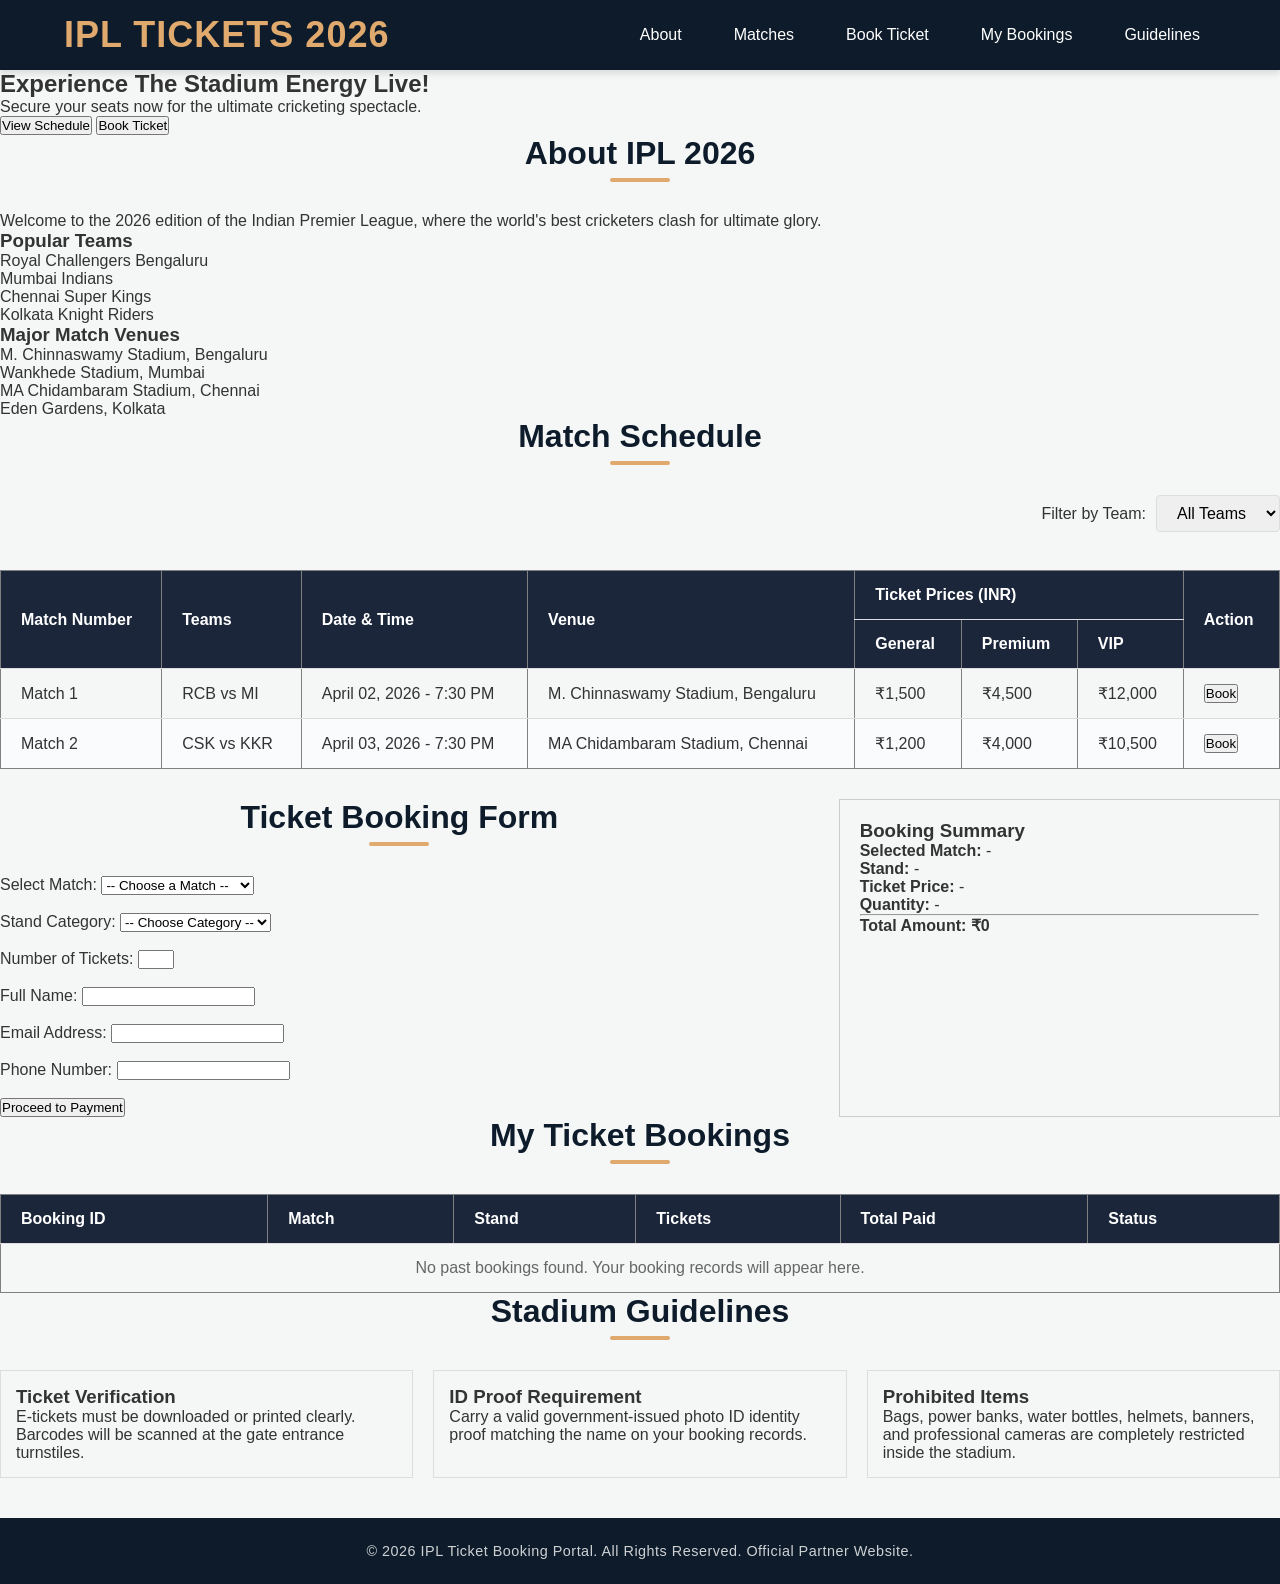
==== index.html @ 0fb63554 "Complete Activity 2: Style IPL booking site with dark blue and gold theme" ====
<!doctype html>
<html lang="en">
  <head>
    <meta charset="UTF-8" />
    <meta name="viewport" content="width=device-width, initial-scale=1.0" />
    <title>IPL 2026 Ticket Booking</title>
    <link rel="stylesheet" href="styles.css" />
  </head>
  <body>
    <header>
      <nav>
        <div class="logo">
          <h2>IPL Tickets 2026</h2>
        </div>
        <ul>
          <li><a href="#about">About</a></li>
          <li><a href="#schedule">Matches</a></li>
          <li><a href="#booking">Book Ticket</a></li>
          <li><a href="#my-bookings">My Bookings</a></li>
          <li><a href="#guidelines">Guidelines</a></li>
        </ul>
      </nav>
    </header>

    <main>
      <section id="hero">
        <h1>Experience The Stadium Energy Live!</h1>
        <p>Secure your seats now for the ultimate cricketing spectacle.</p>
        <div class="hero-buttons">
          <a href="#schedule"><button type="button">View Schedule</button></a>
          <a href="#booking"><button type="button">Book Ticket</button></a>
        </div>
      </section>

      <section id="about">
        <h2>About IPL 2026</h2>
        <p>
          Welcome to the 2026 edition of the Indian Premier League, where the
          world's best cricketers clash for ultimate glory.
        </p>

        <h3>Popular Teams</h3>
        <ul>
          <li>Royal Challengers Bengaluru</li>
          <li>Mumbai Indians</li>
          <li>Chennai Super Kings</li>
          <li>Kolkata Knight Riders</li>
        </ul>

        <h3>Major Match Venues</h3>
        <ul>
          <li>M. Chinnaswamy Stadium, Bengaluru</li>
          <li>Wankhede Stadium, Mumbai</li>
          <li>MA Chidambaram Stadium, Chennai</li>
          <li>Eden Gardens, Kolkata</li>
        </ul>
      </section>

      <section id="schedule">
        <h2>Match Schedule</h2>

        <div class="filter-container">
          <label for="team-filter">Filter by Team:</label>
          <select id="team-filter">
            <option value="all">All Teams</option>
            <option value="rcb">RCB</option>
            <option value="mi">MI</option>
            <option value="csk">CSK</option>
            <option value="kkr">KKR</option>
          </select>
        </div>
        <br />

        <table border="1" cellpadding="10" cellspacing="0">
          <thead>
            <tr>
              <th rowspan="2">Match Number</th>
              <th rowspan="2">Teams</th>
              <th rowspan="2">Date & Time</th>
              <th rowspan="2">Venue</th>
              <th colspan="3">Ticket Prices (INR)</th>
              <th rowspan="2">Action</th>
            </tr>
            <tr>
              <th>General</th>
              <th>Premium</th>
              <th>VIP</th>
            </tr>
          </thead>
          <tbody>
            <tr>
              <td>Match 1</td>
              <td>RCB vs MI</td>
              <td>April 02, 2026 - 7:30 PM</td>
              <td>M. Chinnaswamy Stadium, Bengaluru</td>
              <td>₹1,500</td>
              <td>₹4,500</td>
              <td>₹12,000</td>
              <td>
                <a href="#booking"><button type="button">Book</button></a>
              </td>
            </tr>
            <tr>
              <td>Match 2</td>
              <td>CSK vs KKR</td>
              <td>April 03, 2026 - 7:30 PM</td>
              <td>MA Chidambaram Stadium, Chennai</td>
              <td>₹1,200</td>
              <td>₹4,000</td>
              <td>₹10,500</td>
              <td>
                <a href="#booking"><button type="button">Book</button></a>
              </td>
            </tr>
          </tbody>
        </table>
      </section>

      <div style="display: flex; gap: 40px; margin-top: 30px">
        <section id="booking" style="flex: 2">
          <h2>Ticket Booking Form</h2>
          <form action="#" method="POST">
            <div>
              <label for="match-select">Select Match:</label>
              <select id="match-select" required>
                <option value="">-- Choose a Match --</option>
                <option value="match1">Match 1: RCB vs MI</option>
                <option value="match2">Match 2: CSK vs KKR</option>
              </select>
            </div>
            <br />
            <div>
              <label for="stand-category">Stand Category:</label>
              <select id="stand-category" required>
                <option value="">-- Choose Category --</option>
                <option value="general">General</option>
                <option value="premium">Premium</option>
                <option value="vip">VIP</option>
              </select>
            </div>
            <br />
            <div>
              <label for="ticket-quantity">Number of Tickets:</label>
              <input
                type="number"
                id="ticket-quantity"
                min="1"
                max="4"
                required
              />
            </div>
            <br />
            <div>
              <label for="user-name">Full Name:</label>
              <input type="text" id="user-name" required />
            </div>
            <br />
            <div>
              <label for="user-email">Email Address:</label>
              <input type="email" id="user-email" required />
            </div>
            <br />
            <div>
              <label for="user-phone">Phone Number:</label>
              <input type="tel" id="user-phone" required />
            </div>
            <br />
            <button type="submit">Proceed to Payment</button>
          </form>
        </section>

        <aside
          id="booking-summary"
          style="flex: 1; border: 1px solid #ccc; padding: 20px"
        >
          <h3>Booking Summary</h3>
          <p>
            <strong>Selected Match:</strong> <span id="summary-match">-</span>
          </p>
          <p><strong>Stand:</strong> <span id="summary-stand">-</span></p>
          <p>
            <strong>Ticket Price:</strong> <span id="summary-price">-</span>
          </p>
          <p><strong>Quantity:</strong> <span id="summary-quantity">-</span></p>
          <hr />
          <h4>Total Amount: <span id="summary-total">₹0</span></h4>
        </aside>
      </div>

      <section id="my-bookings">
        <h2>My Ticket Bookings</h2>
        <table border="1" cellpadding="10" cellspacing="0" width="100%">
          <thead>
            <tr>
              <th>Booking ID</th>
              <th>Match</th>
              <th>Stand</th>
              <th>Tickets</th>
              <th>Total Paid</th>
              <th>Status</th>
            </tr>
          </thead>
          <tbody>
            <tr>
              <td colspan="6" align="center" style="color: #666">
                No past bookings found. Your booking records will appear here.
              </td>
            </tr>
          </tbody>
        </table>
      </section>

      <section id="guidelines">
        <h2>Stadium Guidelines</h2>
        <div class="guidelines-container" style="display: flex; gap: 20px">
          <div
            class="card"
            style="border: 1px solid #ddd; padding: 15px; flex: 1"
          >
            <h3>Ticket Verification</h3>
            <p>
              E-tickets must be downloaded or printed clearly. Barcodes will be
              scanned at the gate entrance turnstiles.
            </p>
          </div>
          <div
            class="card"
            style="border: 1px solid #ddd; padding: 15px; flex: 1"
          >
            <h3>ID Proof Requirement</h3>
            <p>
              Carry a valid government-issued photo ID identity proof matching
              the name on your booking records.
            </p>
          </div>
          <div
            class="card"
            style="border: 1px solid #ddd; padding: 15px; flex: 1"
          >
            <h3>Prohibited Items</h3>
            <p>
              Bags, power banks, water bottles, helmets, banners, and
              professional cameras are completely restricted inside the stadium.
            </p>
          </div>
        </div>
      </section>
    </main>

    <footer>
      <p>
        &copy; 2026 IPL Ticket Booking Portal. All Rights Reserved. Official
        Partner Website.
      </p>
    </footer>
  </body>
</html>
---- styles.css ----
:root {
    --primary-color: #0d1b2a;
    --secondary-color: #1b263b;
    --accent-color: #e0a96d;
    --accent-hover: #d49a5b;
    --text-light: #ffffff;
    --text-dark: #333333;
    --bg-light: #f4f7f6;
    --card-bg: #ffffff;
    --border-color: #dddddd;
    --shadow: 0 4px 6px rgba(0, 0, 0, 0.1);
    --transition: all 0.3s ease;
}

* {
    margin: 0;
    padding: 0;
    box-sizing: border-box;
    font-family: 'Segoe UI', Tahoma, Geneva, Verdana, sans-serif;
    scroll-behavior: smooth;
}

body {
    background-color: var(--bg-light);
    color: var(--text-dark);
    padding-top: 70px; 
}

nav {
    position: fixed;
    top: 0;
    left: 0;
    width: 100%;
    height: 70px;
    background-color: var(--primary-color);
    display: flex;
    justify-content: space-between;
    align-items: center;
    padding: 0 5%;
    z-index: 1000;
    box-shadow: var(--shadow);
}

nav .logo {
    color: var(--accent-color);
    font-size: 1.5rem;
    font-weight: bold;
    text-transform: uppercase;
    letter-spacing: 1px;
}

nav ul {
    display: flex;
    list-style: none;
}

nav ul li {
    margin-left: 20px;
}

nav ul li a {
    color: var(--text-light);
    text-decoration: none;
    font-size: 1rem;
    font-weight: 500;
    padding: 8px 16px;
    border-radius: 4px;
    transition: var(--transition);
}

nav ul li a:hover {
    background-color: var(--accent-color);
    color: var(--primary-color);
}

.hero {
    background: linear-gradient(135deg, var(--primary-color) 0%, var(--secondary-color) 100%);
    color: var(--text-light);
    height: 60vh;
    display: flex;
    flex-direction: column;
    justify-content: center;
    align-items: center;
    text-align: center;
    padding: 0 20px;
}

.hero h1 {
    font-size: 3rem;
    margin-bottom: 15px;
    letter-spacing: 1px;
}

.hero p {
    font-size: 1.25rem;
    color: var(--accent-color);
    margin-bottom: 30px;
    font-weight: 300;
}

.hero-btns .btn {
    display: inline-block;
    padding: 12px 30px;
    font-size: 1rem;
    font-weight: 600;
    text-decoration: none;
    border-radius: 25px;
    margin: 0 10px;
    transition: var(--transition);
    cursor: pointer;
}

.hero-btns .btn-primary {
    background-color: var(--accent-color);
    color: var(--primary-color);
    border: 2px solid var(--accent-color);
}

.hero-btns .btn-primary:hover {
    background-color: var(--accent-hover);
    border-color: var(--accent-hover);
}

.hero-btns .btn-secondary {
    background-color: transparent;
    color: var(--text-light);
    border: 2px solid var(--text-light);
}

.hero-btns .btn-secondary:hover {
    background-color: var(--text-light);
    color: var(--primary-color);
}

.container {
    max-width: 1200px;
    margin: 0 auto;
    padding: 60px 20px;
}

section h2 {
    font-size: 2rem;
    color: var(--primary-color);
    margin-bottom: 30px;
    text-align: center;
    position: relative;
    padding-bottom: 10px;
}

section h2::after {
    content: '';
    position: absolute;
    bottom: 0;
    left: 50%;
    transform: translateX(-50%);
    width: 60px;
    height: 4px;
    background-color: var(--accent-color);
    border-radius: 2px;
}

.about-lists {
    display: grid;
    grid-template-columns: 1fr 1fr;
    gap: 30px;
    margin-top: 20px;
}

.about-card {
    background-color: var(--card-bg);
    padding: 30px;
    border-radius: 8px;
    box-shadow: var(--shadow);
}

.about-card h3 {
    color: var(--secondary-color);
    margin-bottom: 15px;
    border-bottom: 2px solid var(--bg-light);
    padding-bottom: 8px;
}

.about-card ul {
    list-style-position: inside;
    line-height: 1.8;
}

.filter-container {
    margin-bottom: 20px;
    display: flex;
    justify-content: flex-end;
    align-items: center;
    gap: 10px;
}

.filter-container select {
    padding: 8px 16px;
    border-radius: 4px;
    border: 1px solid var(--border-color);
    font-size: 1rem;
    outline: none;
}

.table-wrapper {
    overflow-x: auto;
    background-color: var(--card-bg);
    border-radius: 8px;
    box-shadow: var(--shadow);
}

table {
    width: 100%;
    border-collapse: collapse;
    text-align: left;
}

th, td {
    padding: 15px 20px;
    border-bottom: 1px solid var(--border-color);
}

th {
    background-color: var(--secondary-color);
    color: var(--text-light);
    font-weight: 600;
}

tr:last-child td {
    border-bottom: none;
}

tr:nth-child(even) {
    background-color: #f9fbfd;
}

.btn-book {
    background-color: var(--primary-color);
    color: var(--text-light);
    border: none;
    padding: 8px 16px;
    border-radius: 4px;
    cursor: pointer;
    font-weight: 500;
    text-decoration: none;
    display: inline-block;
    transition: var(--transition);
}

.btn-book:hover {
    background-color: var(--accent-color);
    color: var(--primary-color);
}

.booking-container {
    display: grid;
    grid-template-columns: 1.5fr 1fr;
    gap: 30px;
    align-items: start;
}

.booking-form-card, .summary-card {
    background-color: var(--card-bg);
    padding: 30px;
    border-radius: 8px;
    box-shadow: var(--shadow);
}

.form-group {
    margin-bottom: 20px;
}

.form-group label {
    display: block;
    margin-bottom: 8px;
    font-weight: 500;
    color: var(--secondary-color);
}

.form-group input, .form-group select {
    width: 100%;
    padding: 12px;
    border: 1px solid var(--border-color);
    border-radius: 4px;
    font-size: 1rem;
    outline: none;
    transition: var(--transition);
}

.form-group input:focus, .form-group select:focus {
    border-color: var(--secondary-color);
    box-shadow: 0 0 0 3px rgba(27, 38, 59, 0.1);
}

.btn-submit {
    width: 100%;
    background-color: var(--accent-color);
    color: var(--primary-color);
    border: none;
    padding: 14px;
    font-size: 1.1rem;
    font-weight: 600;
    border-radius: 4px;
    cursor: pointer;
    transition: var(--transition);
}

.btn-submit:hover {
    background-color: var(--accent-hover);
}

.summary-card h3 {
    margin-bottom: 20px;
    color: var(--primary-color);
    border-bottom: 2px solid var(--bg-light);
    padding-bottom: 10px;
}

.summary-details p {
    display: flex;
    justify-content: space-between;
    margin-bottom: 12px;
    font-size: 1rem;
}

.summary-details .total {
    border-top: 2px dashed var(--border-color);
    padding-top: 15px;
    margin-top: 15px;
    font-weight: bold;
    font-size: 1.2rem;
    color: var(--primary-color);
}

.guidelines-grid {
    display: grid;
    grid-template-columns: repeat(auto-fit, minmax(300px, 1fr));
    gap: 25px;
}

.info-card {
    background-color: var(--card-bg);
    padding: 25px;
    border-radius: 8px;
    box-shadow: var(--shadow);
    border-top: 4px solid var(--accent-color);
}

.info-card h3 {
    color: var(--secondary-color);
    margin-bottom: 12px;
}

.info-card ul {
    list-style-position: inside;
    line-height: 1.6;
}

footer {
    background-color: var(--primary-color);
    color: var(--text-light);
    text-align: center;
    padding: 25px 20px;
    margin-top: 40px;
    font-size: 0.9rem;
    letter-spacing: 0.5px;
}

footer p {
    opacity: 0.8;
}
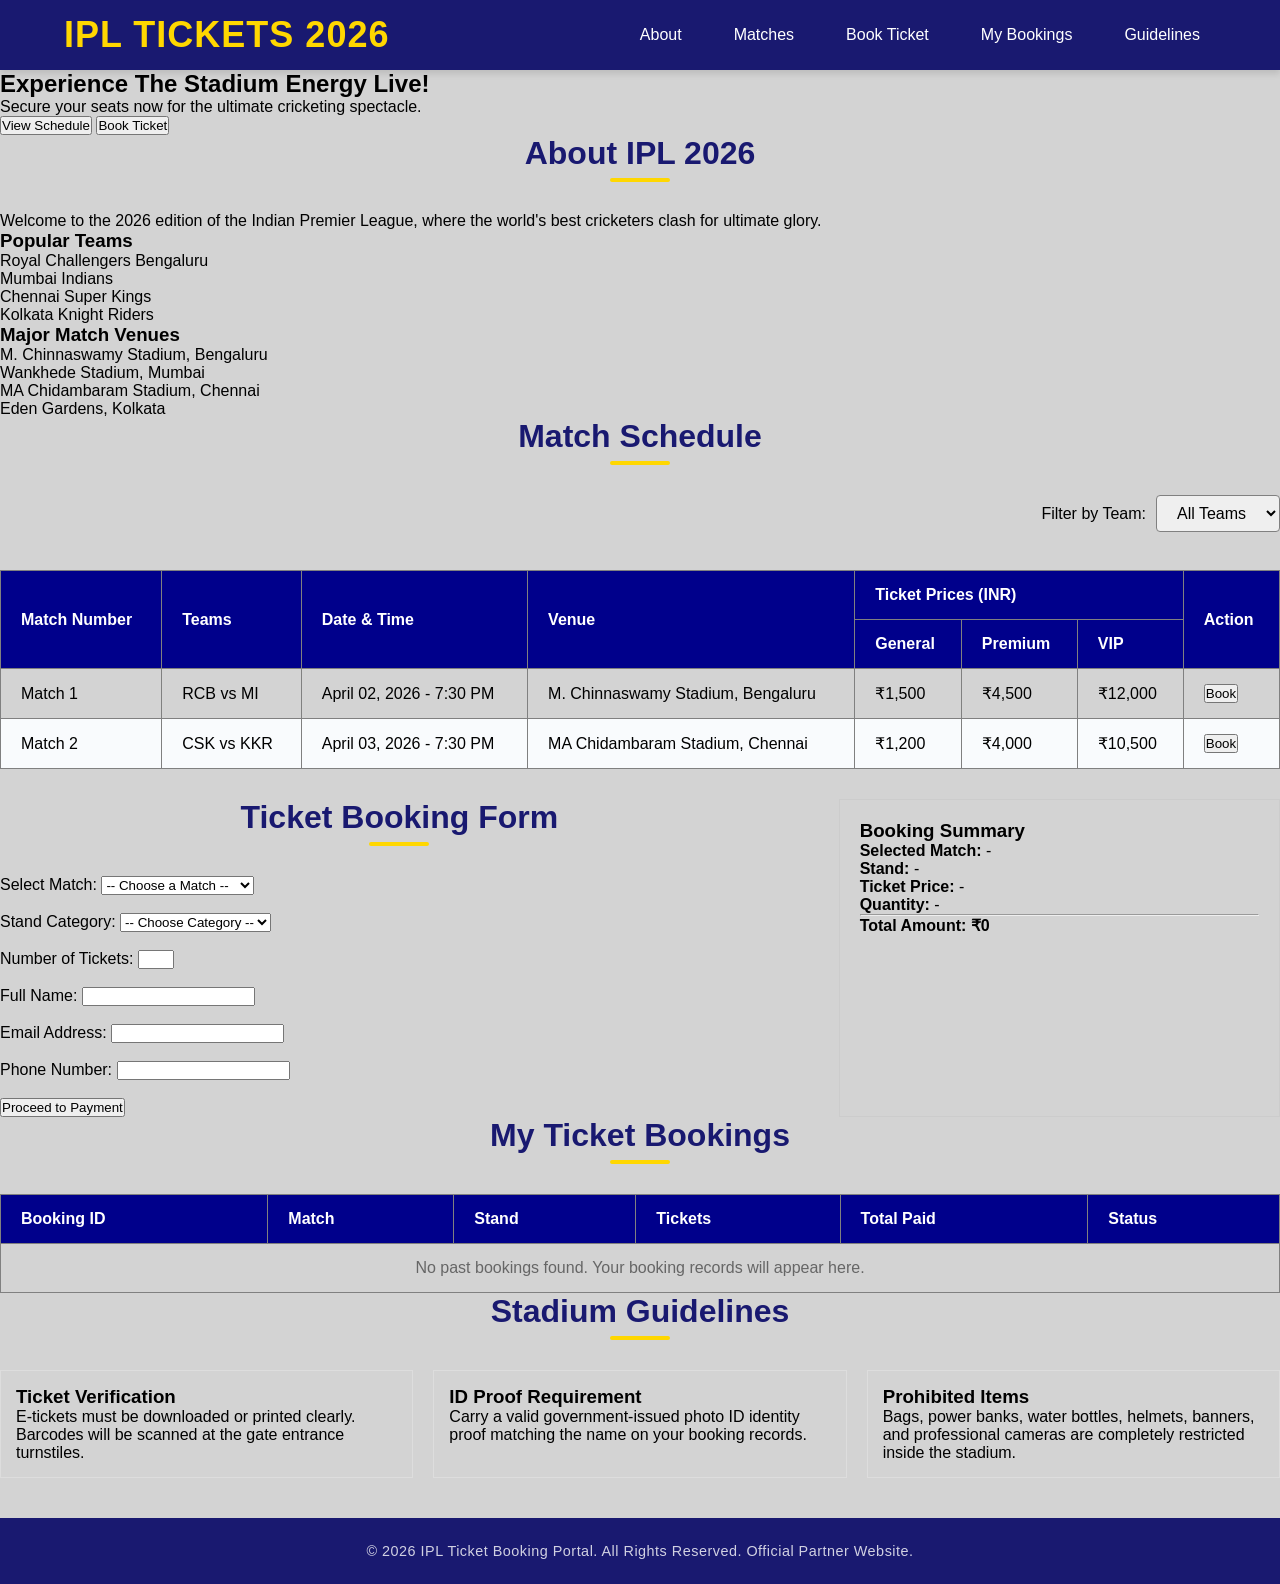
==== commit 702c2366: "Completed Activity 3" ====
--- a/index.html
+++ b/index.html
@@ -15,7 +15,7 @@
         <ul>
           <li><a href="#about">About</a></li>
           <li><a href="#schedule">Matches</a></li>
-          <li><a href="#booking">Book Ticket</a></li>
+          <li><a href="booking.html">Book Ticket</a></li>
           <li><a href="#my-bookings">My Bookings</a></li>
           <li><a href="#guidelines">Guidelines</a></li>
         </ul>
@@ -28,7 +28,7 @@
         <p>Secure your seats now for the ultimate cricketing spectacle.</p>
         <div class="hero-buttons">
           <a href="#schedule"><button type="button">View Schedule</button></a>
-          <a href="#booking"><button type="button">Book Ticket</button></a>
+          <a href="booking.html"><button type="button">Book Ticket</button></a>
         </div>
       </section>
 
@@ -97,7 +97,7 @@
               <td>₹4,500</td>
               <td>₹12,000</td>
               <td>
-                <a href="#booking"><button type="button">Book</button></a>
+                <a href="booking.html"><button type="button">Book</button></a>
               </td>
             </tr>
             <tr>
@@ -109,7 +109,7 @@
               <td>₹4,000</td>
               <td>₹10,500</td>
               <td>
-                <a href="#booking"><button type="button">Book</button></a>
+                <a href="booking.html"><button type="button">Book</button></a>
               </td>
             </tr>
           </tbody>
--- a/styles.css
+++ b/styles.css
@@ -1,16 +1,17 @@
 :root {
-    --primary-color: #0d1b2a;
-    --secondary-color: #1b263b;
-    --accent-color: #e0a96d;
-    --accent-hover: #d49a5b;
-    --text-light: #ffffff;
-    --text-dark: #333333;
-    --bg-light: #f4f7f6;
-    --card-bg: #ffffff;
-    --border-color: #dddddd;
+    --primary-color: midnightblue;
+    --secondary-color: darkblue;
+    --accent-color: gold;
+    --accent-hover: orange;
+    --text-light: white;
+    --text-dark: black;
+    --bg-light: lightgray;
+    --card-bg: white;
+    --border-color: gray;
     --shadow: 0 4px 6px rgba(0, 0, 0, 0.1);
     --transition: all 0.3s ease;
 }
+
 
 * {
     margin: 0;
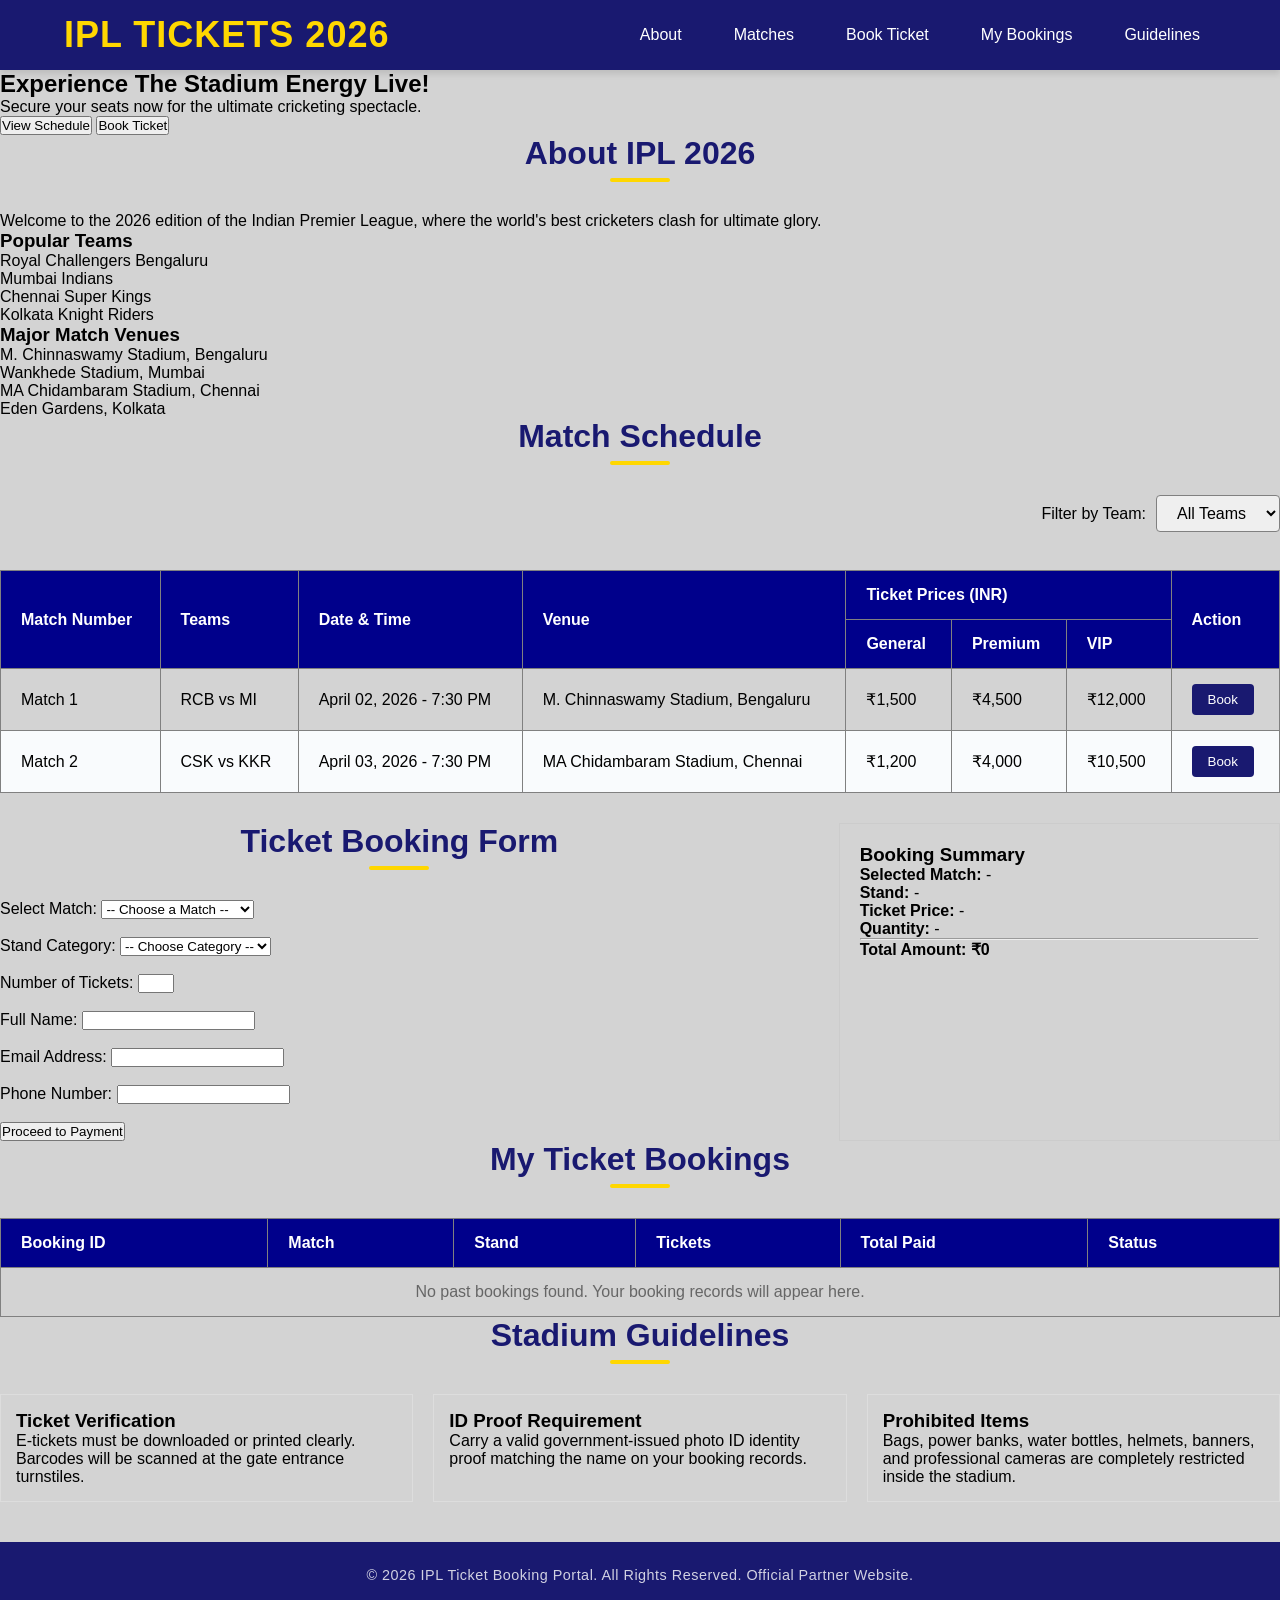
==== commit e0f67d50: "Activity 5: Linked app.js and enabled smooth scroll with toast" ====
--- a/index.html
+++ b/index.html
@@ -97,7 +97,9 @@
               <td>₹4,500</td>
               <td>₹12,000</td>
               <td>
-                <a href="booking.html"><button type="button">Book</button></a>
+                <a href="#booking"
+                  ><button type="button" class="btn-book">Book</button></a
+                >
               </td>
             </tr>
             <tr>
@@ -109,7 +111,9 @@
               <td>₹4,000</td>
               <td>₹10,500</td>
               <td>
-                <a href="booking.html"><button type="button">Book</button></a>
+                <a href="#booking"
+                  ><button type="button" class="btn-book">Book</button></a
+                >
               </td>
             </tr>
           </tbody>
@@ -253,5 +257,7 @@
         Partner Website.
       </p>
     </footer>
+
+    <script src="app.js"></script>
   </body>
 </html>
--- a/styles.css
+++ b/styles.css
@@ -12,7 +12,6 @@
     --transition: all 0.3s ease;
 }
 
-
 * {
     margin: 0;
     padding: 0;
@@ -369,3 +368,30 @@
 footer p {
     opacity: 0.8;
 }
+
+/* Toast Notification Styling */
+#toast-notification {
+    visibility: hidden;
+    min-width: 280px;
+    background-color: var(--primary-color);
+    color: var(--text-light);
+    border-left: 5px solid var(--accent-color);
+    text-align: left;
+    border-radius: 6px;
+    padding: 14px 18px;
+    position: fixed;
+    z-index: 1000;
+    right: 25px;
+    bottom: 25px;
+    font-size: 1rem;
+    box-shadow: var(--shadow);
+    opacity: 0;
+    transform: translateY(20px);
+    transition: var(--transition);
+}
+
+#toast-notification.show {
+    visibility: visible;
+    opacity: 1;
+    transform: translateY(0);
+}
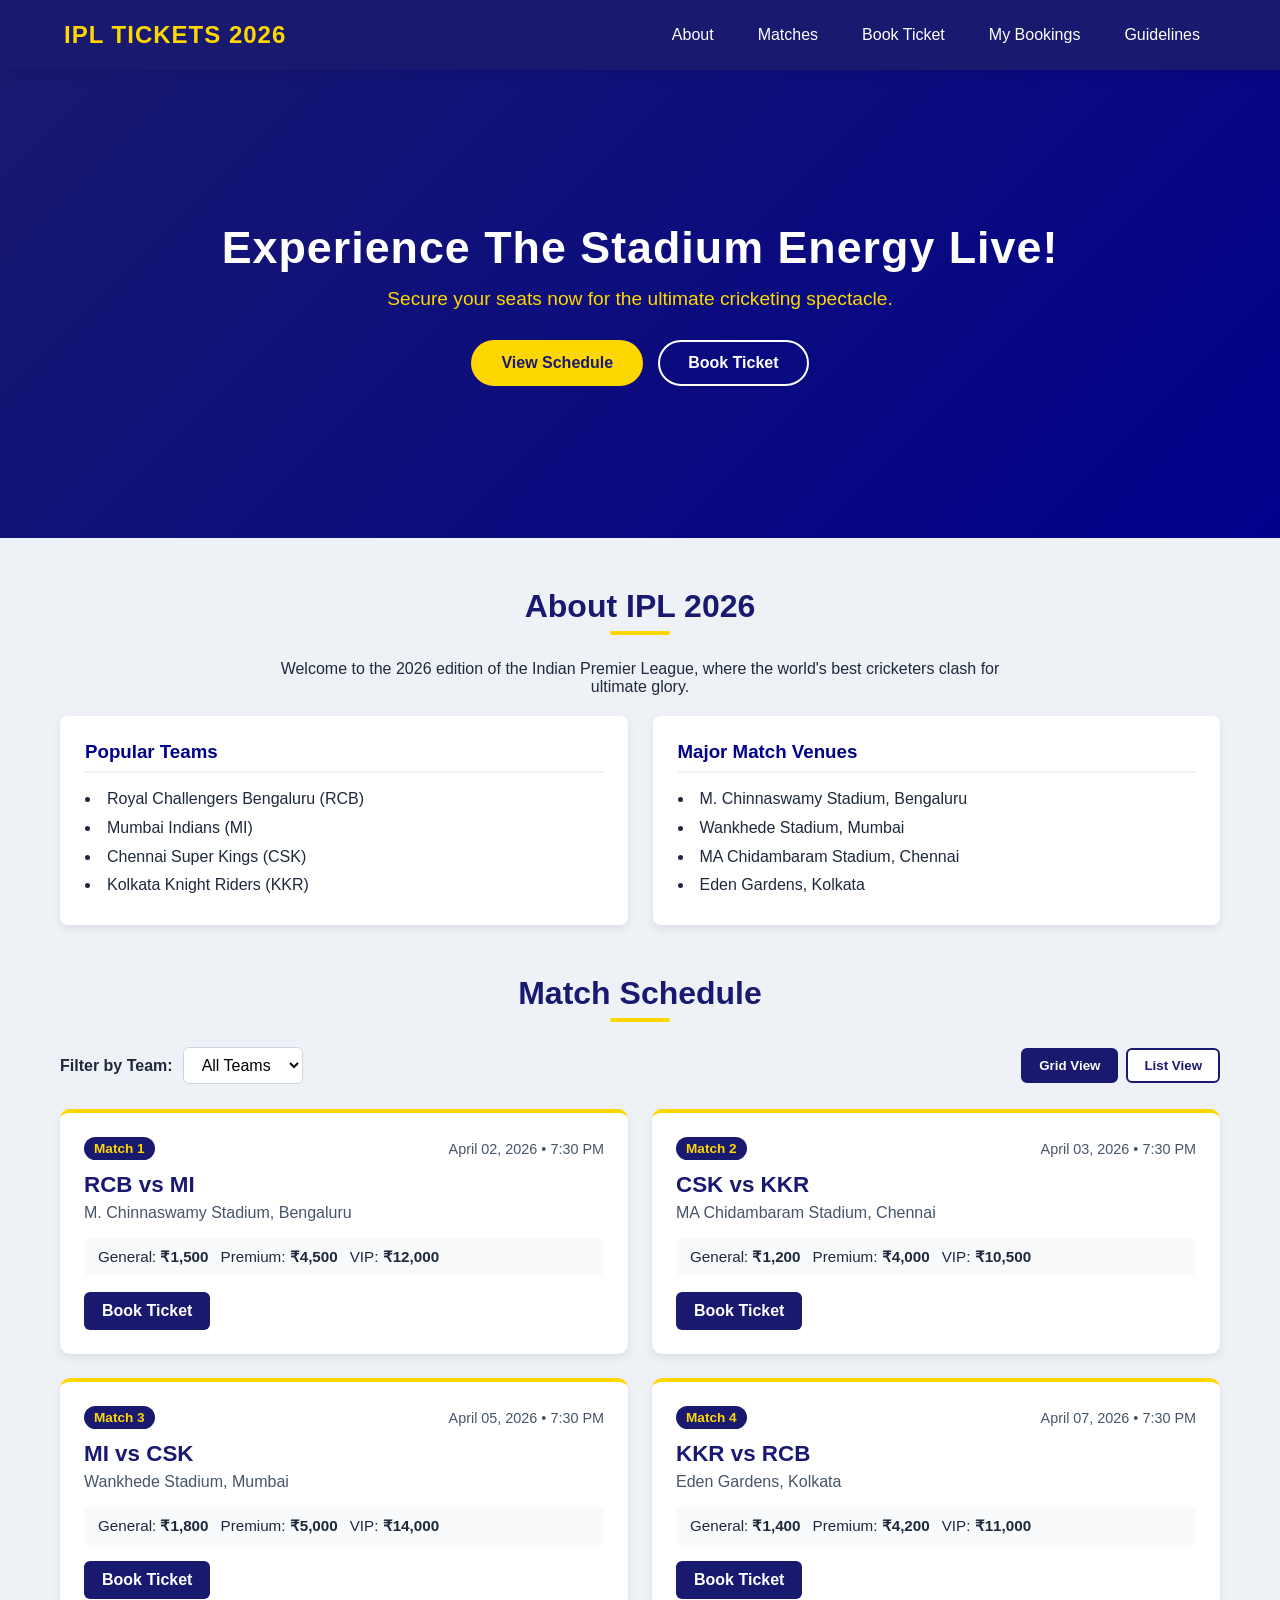
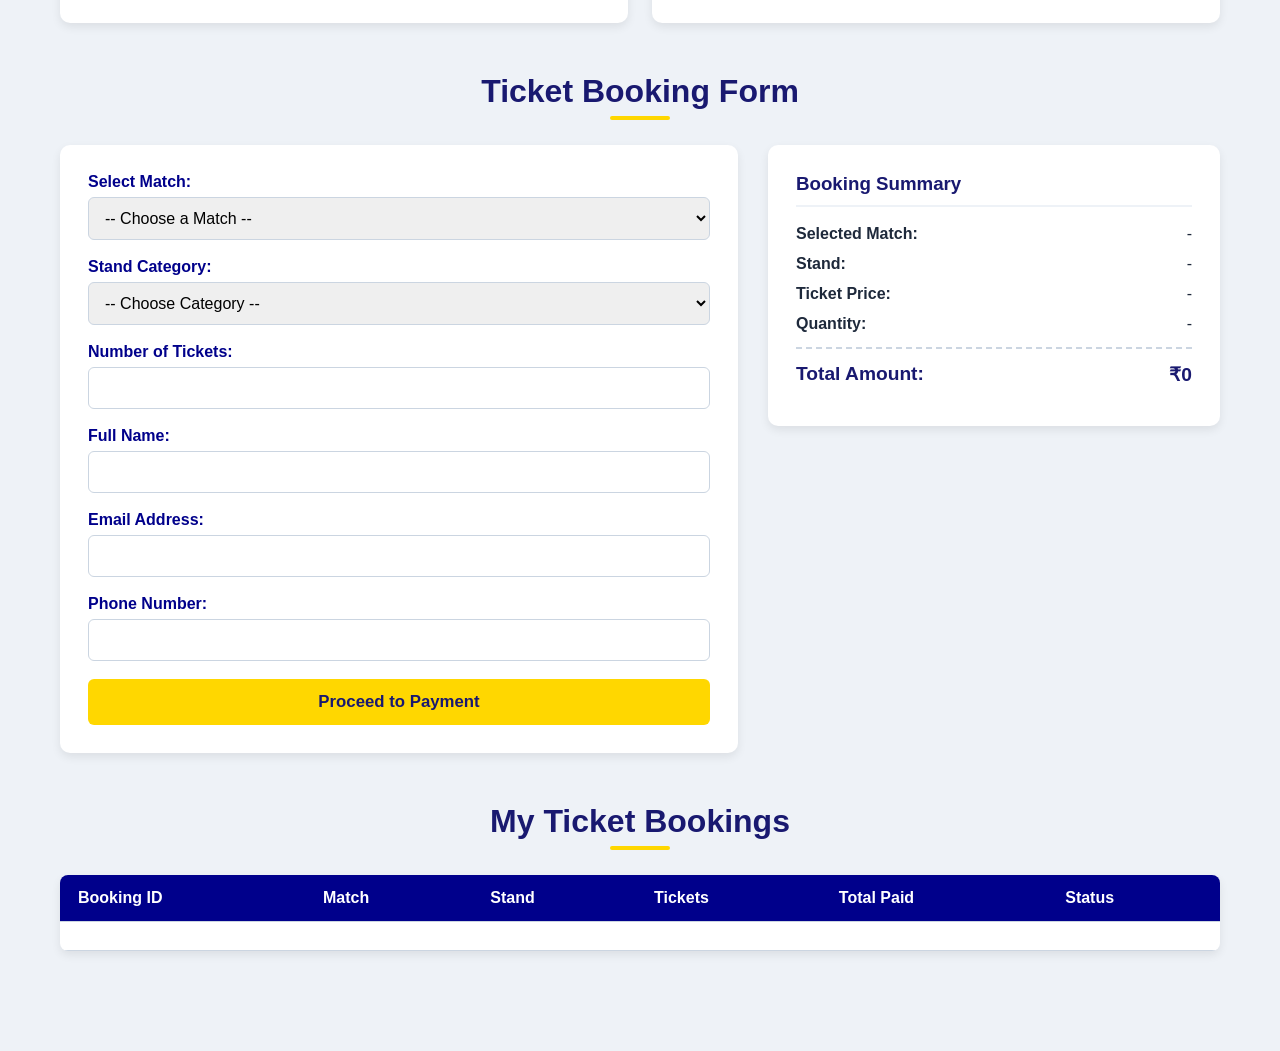
==== commit f27cf34b: "Activity 8: Responsive CSS Grid/Flexbox layout, hamburger menu, and view toggle" ====
--- a/index.html
+++ b/index.html
@@ -7,257 +7,284 @@
     <link rel="stylesheet" href="styles.css" />
   </head>
   <body>
-    <header>
-      <nav>
-        <div class="logo">
-          <h2>IPL Tickets 2026</h2>
-        </div>
-        <ul>
-          <li><a href="#about">About</a></li>
-          <li><a href="#schedule">Matches</a></li>
-          <li><a href="booking.html">Book Ticket</a></li>
-          <li><a href="#my-bookings">My Bookings</a></li>
-          <li><a href="#guidelines">Guidelines</a></li>
-        </ul>
-      </nav>
+    <!-- Navigation Bar (Flexbox + Mobile Hamburger) -->
+    <nav>
+      <div class="logo">IPL Tickets 2026</div>
+      <button
+        type="button"
+        id="menu-toggle"
+        class="hamburger"
+        aria-label="Toggle navigation menu"
+        aria-expanded="false"
+      >
+        ☰
+      </button>
+      <ul id="nav-menu">
+        <li><a href="#about">About</a></li>
+        <li><a href="#matches">Matches</a></li>
+        <li><a href="#booking">Book Ticket</a></li>
+        <li><a href="#my-bookings">My Bookings</a></li>
+        <li><a href="#guidelines">Guidelines</a></li>
+      </ul>
+    </nav>
+
+    <!-- Hero Section -->
+    <header class="hero">
+      <h1>Experience The Stadium Energy Live!</h1>
+      <p>Secure your seats now for the ultimate cricketing spectacle.</p>
+      <div class="hero-btns">
+        <a href="#matches" class="btn btn-primary">View Schedule</a>
+        <a href="#booking" class="btn btn-secondary">Book Ticket</a>
+      </div>
     </header>
 
-    <main>
-      <section id="hero">
-        <h1>Experience The Stadium Energy Live!</h1>
-        <p>Secure your seats now for the ultimate cricketing spectacle.</p>
-        <div class="hero-buttons">
-          <a href="#schedule"><button type="button">View Schedule</button></a>
-          <a href="booking.html"><button type="button">Book Ticket</button></a>
-        </div>
-      </section>
-
+    <main class="container">
+      <!-- About IPL 2026 Section -->
       <section id="about">
         <h2>About IPL 2026</h2>
-        <p>
+        <p style="text-align: center; max-width: 750px; margin: 0 auto 20px">
           Welcome to the 2026 edition of the Indian Premier League, where the
           world's best cricketers clash for ultimate glory.
         </p>
 
-        <h3>Popular Teams</h3>
-        <ul>
-          <li>Royal Challengers Bengaluru</li>
-          <li>Mumbai Indians</li>
-          <li>Chennai Super Kings</li>
-          <li>Kolkata Knight Riders</li>
-        </ul>
-
-        <h3>Major Match Venues</h3>
-        <ul>
-          <li>M. Chinnaswamy Stadium, Bengaluru</li>
-          <li>Wankhede Stadium, Mumbai</li>
-          <li>MA Chidambaram Stadium, Chennai</li>
-          <li>Eden Gardens, Kolkata</li>
-        </ul>
-      </section>
-
-      <section id="schedule">
+        <div class="about-lists">
+          <div class="about-card">
+            <h3>Popular Teams</h3>
+            <ul>
+              <li>Royal Challengers Bengaluru (RCB)</li>
+              <li>Mumbai Indians (MI)</li>
+              <li>Chennai Super Kings (CSK)</li>
+              <li>Kolkata Knight Riders (KKR)</li>
+            </ul>
+          </div>
+
+          <div class="about-card">
+            <h3>Major Match Venues</h3>
+            <ul>
+              <li>M. Chinnaswamy Stadium, Bengaluru</li>
+              <li>Wankhede Stadium, Mumbai</li>
+              <li>MA Chidambaram Stadium, Chennai</li>
+              <li>Eden Gardens, Kolkata</li>
+            </ul>
+          </div>
+        </div>
+      </section>
+
+      <!-- Match Schedule Section (CSS Grid + Team Filter + Grid/List Toggle) -->
+      <section id="matches">
         <h2>Match Schedule</h2>
 
-        <div class="filter-container">
-          <label for="team-filter">Filter by Team:</label>
-          <select id="team-filter">
-            <option value="all">All Teams</option>
-            <option value="rcb">RCB</option>
-            <option value="mi">MI</option>
-            <option value="csk">CSK</option>
-            <option value="kkr">KKR</option>
-          </select>
-        </div>
-        <br />
-
-        <table border="1" cellpadding="10" cellspacing="0">
-          <thead>
-            <tr>
-              <th rowspan="2">Match Number</th>
-              <th rowspan="2">Teams</th>
-              <th rowspan="2">Date & Time</th>
-              <th rowspan="2">Venue</th>
-              <th colspan="3">Ticket Prices (INR)</th>
-              <th rowspan="2">Action</th>
-            </tr>
-            <tr>
-              <th>General</th>
-              <th>Premium</th>
-              <th>VIP</th>
-            </tr>
-          </thead>
-          <tbody>
-            <tr>
-              <td>Match 1</td>
-              <td>RCB vs MI</td>
-              <td>April 02, 2026 - 7:30 PM</td>
-              <td>M. Chinnaswamy Stadium, Bengaluru</td>
-              <td>₹1,500</td>
-              <td>₹4,500</td>
-              <td>₹12,000</td>
-              <td>
-                <a href="#booking"
-                  ><button type="button" class="btn-book">Book</button></a
-                >
-              </td>
-            </tr>
-            <tr>
-              <td>Match 2</td>
-              <td>CSK vs KKR</td>
-              <td>April 03, 2026 - 7:30 PM</td>
-              <td>MA Chidambaram Stadium, Chennai</td>
-              <td>₹1,200</td>
-              <td>₹4,000</td>
-              <td>₹10,500</td>
-              <td>
-                <a href="#booking"
-                  ><button type="button" class="btn-book">Book</button></a
-                >
-              </td>
-            </tr>
-          </tbody>
-        </table>
-      </section>
-
-      <div style="display: flex; gap: 40px; margin-top: 30px">
-        <section id="booking" style="flex: 2">
-          <h2>Ticket Booking Form</h2>
-          <form action="#" method="POST">
-            <div>
-              <label for="match-select">Select Match:</label>
-              <select id="match-select" required>
-                <option value="">-- Choose a Match --</option>
-                <option value="match1">Match 1: RCB vs MI</option>
-                <option value="match2">Match 2: CSK vs KKR</option>
-              </select>
-            </div>
-            <br />
-            <div>
-              <label for="stand-category">Stand Category:</label>
-              <select id="stand-category" required>
-                <option value="">-- Choose Category --</option>
-                <option value="general">General</option>
-                <option value="premium">Premium</option>
-                <option value="vip">VIP</option>
-              </select>
-            </div>
-            <br />
-            <div>
-              <label for="ticket-quantity">Number of Tickets:</label>
-              <input
-                type="number"
-                id="ticket-quantity"
-                min="1"
-                max="4"
-                required
-              />
-            </div>
-            <br />
-            <div>
-              <label for="user-name">Full Name:</label>
-              <input type="text" id="user-name" required />
-            </div>
-            <br />
-            <div>
-              <label for="user-email">Email Address:</label>
-              <input type="email" id="user-email" required />
-            </div>
-            <br />
-            <div>
-              <label for="user-phone">Phone Number:</label>
-              <input type="tel" id="user-phone" required />
-            </div>
-            <br />
-            <button type="submit">Proceed to Payment</button>
-          </form>
-        </section>
-
-        <aside
-          id="booking-summary"
-          style="flex: 1; border: 1px solid #ccc; padding: 20px"
-        >
-          <h3>Booking Summary</h3>
-          <p>
-            <strong>Selected Match:</strong> <span id="summary-match">-</span>
-          </p>
-          <p><strong>Stand:</strong> <span id="summary-stand">-</span></p>
-          <p>
-            <strong>Ticket Price:</strong> <span id="summary-price">-</span>
-          </p>
-          <p><strong>Quantity:</strong> <span id="summary-quantity">-</span></p>
-          <hr />
-          <h4>Total Amount: <span id="summary-total">₹0</span></h4>
-        </aside>
-      </div>
-
+        <div class="schedule-controls">
+          <div class="filter-container">
+            <label for="team-filter"><strong>Filter by Team:</strong></label>
+            <select id="team-filter">
+              <option value="all">All Teams</option>
+              <option value="RCB">RCB</option>
+              <option value="MI">MI</option>
+              <option value="CSK">CSK</option>
+              <option value="KKR">KKR</option>
+            </select>
+          </div>
+
+          <div class="view-toggle" role="group" aria-label="Layout view toggle">
+            <button type="button" id="grid-view-btn" class="btn-view active">
+              Grid View
+            </button>
+            <button type="button" id="list-view-btn" class="btn-view">
+              List View
+            </button>
+          </div>
+        </div>
+
+        <div id="match-cards-grid" class="match-grid">
+          <!-- Match Card 1 -->
+          <article
+            class="match-card"
+            data-teams="RCB MI"
+            data-match-value="match1"
+          >
+            <div class="match-card-header">
+              <span class="match-badge">Match 1</span>
+              <span class="match-date">April 02, 2026 • 7:30 PM</span>
+            </div>
+            <h3>RCB vs MI</h3>
+            <p class="match-venue">M. Chinnaswamy Stadium, Bengaluru</p>
+            <div class="price-tiers">
+              <span>General: <strong>₹1,500</strong></span>
+              <span>Premium: <strong>₹4,500</strong></span>
+              <span>VIP: <strong>₹12,000</strong></span>
+            </div>
+            <a href="#booking" class="btn-book">Book Ticket</a>
+          </article>
+
+          <!-- Match Card 2 -->
+          <article
+            class="match-card"
+            data-teams="CSK KKR"
+            data-match-value="match2"
+          >
+            <div class="match-card-header">
+              <span class="match-badge">Match 2</span>
+              <span class="match-date">April 03, 2026 • 7:30 PM</span>
+            </div>
+            <h3>CSK vs KKR</h3>
+            <p class="match-venue">MA Chidambaram Stadium, Chennai</p>
+            <div class="price-tiers">
+              <span>General: <strong>₹1,200</strong></span>
+              <span>Premium: <strong>₹4,000</strong></span>
+              <span>VIP: <strong>₹10,500</strong></span>
+            </div>
+            <a href="#booking" class="btn-book">Book Ticket</a>
+          </article>
+
+          <!-- Match Card 3 -->
+          <article
+            class="match-card"
+            data-teams="MI CSK"
+            data-match-value="match3"
+          >
+            <div class="match-card-header">
+              <span class="match-badge">Match 3</span>
+              <span class="match-date">April 05, 2026 • 7:30 PM</span>
+            </div>
+            <h3>MI vs CSK</h3>
+            <p class="match-venue">Wankhede Stadium, Mumbai</p>
+            <div class="price-tiers">
+              <span>General: <strong>₹1,800</strong></span>
+              <span>Premium: <strong>₹5,000</strong></span>
+              <span>VIP: <strong>₹14,000</strong></span>
+            </div>
+            <a href="#booking" class="btn-book">Book Ticket</a>
+          </article>
+
+          <!-- Match Card 4 -->
+          <article
+            class="match-card"
+            data-teams="KKR RCB"
+            data-match-value="match4"
+          >
+            <div class="match-card-header">
+              <span class="match-badge">Match 4</span>
+              <span class="match-date">April 07, 2026 • 7:30 PM</span>
+            </div>
+            <h3>KKR vs RCB</h3>
+            <p class="match-venue">Eden Gardens, Kolkata</p>
+            <div class="price-tiers">
+              <span>General: <strong>₹1,400</strong></span>
+              <span>Premium: <strong>₹4,200</strong></span>
+              <span>VIP: <strong>₹11,000</strong></span>
+            </div>
+            <a href="#booking" class="btn-book">Book Ticket</a>
+          </article>
+        </div>
+      </section>
+
+      <!-- Ticket Booking Form + Live Summary Card -->
+      <section id="booking">
+        <h2>Ticket Booking Form</h2>
+        <div class="booking-container">
+          <div class="booking-form-card">
+            <form id="booking-form" action="#" method="POST">
+              <div class="form-group">
+                <label for="match-select">Select Match:</label>
+                <select id="match-select" required>
+                  <option value="">-- Choose a Match --</option>
+                  <option value="match1">Match 1: RCB vs MI</option>
+                  <option value="match2">Match 2: CSK vs KKR</option>
+                  <option value="match3">Match 3: MI vs CSK</option>
+                  <option value="match4">Match 4: KKR vs RCB</option>
+                </select>
+              </div>
+
+              <div class="form-group">
+                <label for="stand-category">Stand Category:</label>
+                <select id="stand-category" required>
+                  <option value="">-- Choose Category --</option>
+                  <option value="general">General</option>
+                  <option value="premium">Premium</option>
+                  <option value="vip">VIP</option>
+                </select>
+              </div>
+
+              <div class="form-group">
+                <label for="ticket-quantity">Number of Tickets:</label>
+                <input
+                  type="number"
+                  id="ticket-quantity"
+                  min="1"
+                  max="10"
+                  required
+                />
+              </div>
+
+              <div class="form-group">
+                <label for="user-name">Full Name:</label>
+                <input type="text" id="user-name" required />
+              </div>
+
+              <div class="form-group">
+                <label for="user-email">Email Address:</label>
+                <input type="email" id="user-email" required />
+              </div>
+
+              <div class="form-group">
+                <label for="user-phone">Phone Number:</label>
+                <input type="tel" id="user-phone" required />
+              </div>
+
+              <button type="submit" class="btn-submit">
+                Proceed to Payment
+              </button>
+            </form>
+          </div>
+
+          <aside id="booking-summary" class="summary-card">
+            <h3>Booking Summary</h3>
+            <div class="summary-details">
+              <p>
+                <strong>Selected Match:</strong>
+                <span id="summary-match">-</span>
+              </p>
+              <p><strong>Stand:</strong> <span id="summary-stand">-</span></p>
+              <p>
+                <strong>Ticket Price:</strong>
+                <span id="summary-price">-</span>
+              </p>
+              <p>
+                <strong>Quantity:</strong> <span id="summary-quantity">-</span>
+              </p>
+              <p class="total">
+                Total Amount: <span id="summary-total">₹0</span>
+              </p>
+            </div>
+          </aside>
+        </div>
+      </section>
+
+      <!-- My Ticket Bookings Section -->
       <section id="my-bookings">
         <h2>My Ticket Bookings</h2>
-        <table border="1" cellpadding="10" cellspacing="0" width="100%">
-          <thead>
-            <tr>
-              <th>Booking ID</th>
-              <th>Match</th>
-              <th>Stand</th>
-              <th>Tickets</th>
-              <th>Total Paid</th>
-              <th>Status</th>
-            </tr>
-          </thead>
-          <tbody>
-            <tr>
-              <td colspan="6" align="center" style="color: #666">
-                No past bookings found. Your booking records will appear here.
-              </td>
-            </tr>
-          </tbody>
-        </table>
-      </section>
-
-      <section id="guidelines">
-        <h2>Stadium Guidelines</h2>
-        <div class="guidelines-container" style="display: flex; gap: 20px">
-          <div
-            class="card"
-            style="border: 1px solid #ddd; padding: 15px; flex: 1"
-          >
-            <h3>Ticket Verification</h3>
-            <p>
-              E-tickets must be downloaded or printed clearly. Barcodes will be
-              scanned at the gate entrance turnstiles.
-            </p>
-          </div>
-          <div
-            class="card"
-            style="border: 1px solid #ddd; padding: 15px; flex: 1"
-          >
-            <h3>ID Proof Requirement</h3>
-            <p>
-              Carry a valid government-issued photo ID identity proof matching
-              the name on your booking records.
-            </p>
-          </div>
-          <div
-            class="card"
-            style="border: 1px solid #ddd; padding: 15px; flex: 1"
-          >
-            <h3>Prohibited Items</h3>
-            <p>
-              Bags, power banks, water bottles, helmets, banners, and
-              professional cameras are completely restricted inside the stadium.
-            </p>
-          </div>
+        <div class="table-wrapper">
+          <table>
+            <thead>
+              <tr>
+                <th>Booking ID</th>
+                <th>Match</th>
+                <th>Stand</th>
+                <th>Tickets</th>
+                <th>Total Paid</th>
+                <th>Status</th>
+              </tr>
+            </thead>
+            <tbody>
+              <tr>
+                <td colspan="6" style="text-align: center; color: #666"></td>
+              </tr>
+            </tbody>
+          </table>
         </div>
       </section>
     </main>
-
-    <footer>
-      <p>
-        &copy; 2026 IPL Ticket Booking Portal. All Rights Reserved. Official
-        Partner Website.
-      </p>
-    </footer>
-
     <script src="app.js"></script>
   </body>
 </html>
--- a/styles.css
+++ b/styles.css
@@ -1,397 +1,556 @@
 :root {
-    --primary-color: midnightblue;
-    --secondary-color: darkblue;
-    --accent-color: gold;
-    --accent-hover: orange;
-    --text-light: white;
-    --text-dark: black;
-    --bg-light: lightgray;
-    --card-bg: white;
-    --border-color: gray;
-    --shadow: 0 4px 6px rgba(0, 0, 0, 0.1);
-    --transition: all 0.3s ease;
+  --primary-color: midnightblue;
+  --secondary-color: darkblue;
+  --accent-color: gold;
+  --accent-hover: orange;
+  --text-light: white;
+  --text-dark: #1e293b;
+  --bg-light: #eef2f7;
+  --card-bg: white;
+  --border-color: #cbd5e1;
+  --shadow: 0 4px 10px rgba(0, 0, 0, 0.08);
+  --transition: all 0.3s ease;
 }
 
 * {
-    margin: 0;
-    padding: 0;
-    box-sizing: border-box;
-    font-family: 'Segoe UI', Tahoma, Geneva, Verdana, sans-serif;
-    scroll-behavior: smooth;
+  margin: 0;
+  padding: 0;
+  box-sizing: border-box;
+  font-family: "Segoe UI", Tahoma, Geneva, Verdana, sans-serif;
+  scroll-behavior: smooth;
 }
 
 body {
-    background-color: var(--bg-light);
-    color: var(--text-dark);
-    padding-top: 70px; 
-}
-
+  background-color: var(--bg-light);
+  color: var(--text-dark);
+  padding-top: 70px;
+}
+
+/* =========================================
+   1. Navigation Bar (Flexbox + Hamburger)
+   ========================================= */
 nav {
-    position: fixed;
-    top: 0;
+  position: fixed;
+  top: 0;
+  left: 0;
+  width: 100%;
+  height: 70px;
+  background-color: var(--primary-color);
+  display: flex;
+  justify-content: space-between;
+  align-items: center;
+  padding: 0 5%;
+  z-index: 1000;
+  box-shadow: var(--shadow);
+}
+
+nav .logo {
+  color: var(--accent-color);
+  font-size: 1.5rem;
+  font-weight: bold;
+  text-transform: uppercase;
+  letter-spacing: 1px;
+}
+
+.hamburger {
+  display: none;
+  background: transparent;
+  border: 2px solid var(--accent-color);
+  color: var(--accent-color);
+  font-size: 1.5rem;
+  padding: 4px 12px;
+  border-radius: 6px;
+  cursor: pointer;
+}
+
+nav ul {
+  display: flex;
+  list-style: none;
+  gap: 12px;
+}
+
+nav ul li a {
+  color: var(--text-light);
+  text-decoration: none;
+  font-size: 1rem;
+  font-weight: 500;
+  padding: 8px 16px;
+  border-radius: 4px;
+  transition: var(--transition);
+}
+
+nav ul li a:hover {
+  background-color: var(--accent-color);
+  color: var(--primary-color);
+}
+
+/* =========================================
+   2. Hero Section
+   ========================================= */
+.hero {
+  background: linear-gradient(135deg, var(--primary-color) 0%, var(--secondary-color) 100%);
+  color: var(--text-light);
+  min-height: 52vh;
+  display: flex;
+  flex-direction: column;
+  justify-content: center;
+  align-items: center;
+  text-align: center;
+  padding: 40px 20px;
+}
+
+.hero h1 {
+  font-size: 2.8rem;
+  margin-bottom: 15px;
+  letter-spacing: 1px;
+}
+
+.hero p {
+  font-size: 1.2rem;
+  color: var(--accent-color);
+  margin-bottom: 30px;
+}
+
+.hero-btns {
+  display: flex;
+  justify-content: center;
+  gap: 15px;
+  flex-wrap: wrap;
+}
+
+.hero-btns .btn {
+  display: inline-block;
+  padding: 12px 28px;
+  font-size: 1rem;
+  font-weight: 600;
+  text-decoration: none;
+  border-radius: 25px;
+  transition: var(--transition);
+}
+
+.hero-btns .btn-primary {
+  background-color: var(--accent-color);
+  color: var(--primary-color);
+  border: 2px solid var(--accent-color);
+}
+
+.hero-btns .btn-primary:hover {
+  background-color: var(--accent-hover);
+  border-color: var(--accent-hover);
+}
+
+.hero-btns .btn-secondary {
+  background-color: transparent;
+  color: var(--text-light);
+  border: 2px solid var(--text-light);
+}
+
+.hero-btns .btn-secondary:hover {
+  background-color: var(--text-light);
+  color: var(--primary-color);
+}
+
+/* =========================================
+   3. Layout Containers & Headings
+   ========================================= */
+.container {
+  max-width: 1200px;
+  margin: 0 auto;
+  padding: 50px 20px;
+}
+
+section {
+  margin-bottom: 50px;
+}
+
+section h2 {
+  font-size: 2rem;
+  color: var(--primary-color);
+  margin-bottom: 25px;
+  text-align: center;
+  position: relative;
+  padding-bottom: 10px;
+}
+
+section h2::after {
+  content: "";
+  position: absolute;
+  bottom: 0;
+  left: 50%;
+  transform: translateX(-50%);
+  width: 60px;
+  height: 4px;
+  background-color: var(--accent-color);
+  border-radius: 2px;
+}
+
+/* =========================================
+   4. About Grid
+   ========================================= */
+.about-lists {
+  display: grid;
+  grid-template-columns: repeat(2, 1fr);
+  gap: 25px;
+}
+
+.about-card {
+  background-color: var(--card-bg);
+  padding: 25px;
+  border-radius: 8px;
+  box-shadow: var(--shadow);
+}
+
+.about-card h3 {
+  color: var(--secondary-color);
+  margin-bottom: 12px;
+  border-bottom: 2px solid var(--bg-light);
+  padding-bottom: 8px;
+}
+
+.about-card ul {
+  list-style-position: inside;
+  line-height: 1.8;
+}
+
+/* =========================================
+   5. Match Schedule (CSS Grid & List Toggle)
+   ========================================= */
+.schedule-controls {
+  display: flex;
+  justify-content: space-between;
+  align-items: center;
+  flex-wrap: wrap;
+  gap: 15px;
+  margin-bottom: 25px;
+}
+
+.filter-container {
+  display: flex;
+  align-items: center;
+  gap: 10px;
+}
+
+.filter-container select {
+  padding: 8px 14px;
+  border-radius: 6px;
+  border: 1px solid var(--border-color);
+  font-size: 1rem;
+  background-color: var(--card-bg);
+}
+
+.view-toggle {
+  display: flex;
+  gap: 8px;
+}
+
+.btn-view {
+  padding: 8px 16px;
+  border: 2px solid var(--primary-color);
+  background-color: var(--card-bg);
+  color: var(--primary-color);
+  font-weight: 600;
+  border-radius: 6px;
+  cursor: pointer;
+  transition: var(--transition);
+}
+
+.btn-view.active,
+.btn-view:hover {
+  background-color: var(--primary-color);
+  color: var(--text-light);
+}
+
+.match-grid {
+  display: grid;
+  grid-template-columns: repeat(2, 1fr);
+  gap: 24px;
+}
+
+.match-grid.list-view {
+  grid-template-columns: 1fr;
+}
+
+.match-grid.list-view .match-card {
+  display: flex;
+  flex-wrap: wrap;
+  justify-content: space-between;
+  align-items: center;
+  gap: 15px;
+}
+
+.match-card {
+  background-color: var(--card-bg);
+  border-radius: 10px;
+  padding: 24px;
+  box-shadow: var(--shadow);
+  border-top: 4px solid var(--accent-color);
+  transition: transform 0.2s ease;
+}
+
+.match-card:hover {
+  transform: translateY(-3px);
+}
+
+.match-card-header {
+  display: flex;
+  justify-content: space-between;
+  align-items: center;
+  margin-bottom: 12px;
+  gap: 10px;
+}
+
+.match-badge {
+  background-color: var(--primary-color);
+  color: var(--accent-color);
+  font-size: 0.85rem;
+  font-weight: 700;
+  padding: 4px 10px;
+  border-radius: 20px;
+}
+
+.match-date {
+  font-size: 0.9rem;
+  color: #475569;
+  font-weight: 500;
+}
+
+.match-card h3 {
+  font-size: 1.4rem;
+  color: var(--primary-color);
+  margin-bottom: 6px;
+}
+
+.match-venue {
+  color: #475569;
+  margin-bottom: 16px;
+}
+
+.price-tiers {
+  display: flex;
+  flex-wrap: wrap;
+  gap: 12px;
+  background-color: #f8fafc;
+  padding: 10px 14px;
+  border-radius: 6px;
+  margin-bottom: 16px;
+  font-size: 0.95rem;
+}
+
+.btn-book {
+  background-color: var(--primary-color);
+  color: var(--text-light);
+  padding: 10px 18px;
+  border-radius: 6px;
+  font-weight: 600;
+  text-decoration: none;
+  display: inline-block;
+  transition: var(--transition);
+}
+
+.btn-book:hover {
+  background-color: var(--accent-color);
+  color: var(--primary-color);
+}
+
+/* =========================================
+   6. Booking Form & Summary Card
+   ========================================= */
+.booking-container {
+  display: grid;
+  grid-template-columns: 1.5fr 1fr;
+  gap: 30px;
+  align-items: start;
+}
+
+.booking-form-card,
+.summary-card {
+  background-color: var(--card-bg);
+  padding: 28px;
+  border-radius: 10px;
+  box-shadow: var(--shadow);
+}
+
+.form-group {
+  margin-bottom: 18px;
+}
+
+.form-group label {
+  display: block;
+  margin-bottom: 6px;
+  font-weight: 600;
+  color: var(--secondary-color);
+}
+
+.form-group input,
+.form-group select {
+  width: 100%;
+  padding: 11px 12px;
+  border: 1px solid var(--border-color);
+  border-radius: 6px;
+  font-size: 1rem;
+}
+
+.btn-submit {
+  width: 100%;
+  background-color: var(--accent-color);
+  color: var(--primary-color);
+  border: none;
+  padding: 13px;
+  font-size: 1.05rem;
+  font-weight: 700;
+  border-radius: 6px;
+  cursor: pointer;
+  transition: var(--transition);
+}
+
+.btn-submit:hover {
+  background-color: var(--accent-hover);
+}
+
+.summary-card h3 {
+  margin-bottom: 18px;
+  color: var(--primary-color);
+  border-bottom: 2px solid var(--bg-light);
+  padding-bottom: 10px;
+}
+
+.summary-details p {
+  display: flex;
+  justify-content: space-between;
+  margin-bottom: 12px;
+}
+
+.summary-details .total {
+  border-top: 2px dashed var(--border-color);
+  padding-top: 14px;
+  margin-top: 14px;
+  font-weight: bold;
+  font-size: 1.2rem;
+  color: var(--primary-color);
+}
+
+/* =========================================
+   7. My Bookings Table & 3-Column Guidelines
+   ========================================= */
+.table-wrapper {
+  overflow-x: auto;
+  background-color: var(--card-bg);
+  border-radius: 8px;
+  box-shadow: var(--shadow);
+}
+
+table {
+  width: 100%;
+  border-collapse: collapse;
+  text-align: left;
+}
+
+th,
+td {
+  padding: 14px 18px;
+  border-bottom: 1px solid var(--border-color);
+}
+
+th {
+  background-color: var(--secondary-color);
+  color: var(--text-light);
+}
+
+.guidelines-grid {
+  display: grid;
+  grid-template-columns: repeat(3, 1fr);
+  gap: 24px;
+}
+
+.info-card {
+  background-color: var(--card-bg);
+  padding: 24px;
+  border-radius: 8px;
+  box-shadow: var(--shadow);
+  border-top: 4px solid var(--accent-color);
+}
+
+.info-card h3 {
+  color: var(--secondary-color);
+  margin-bottom: 10px;
+}
+
+footer {
+  background-color: var(--primary-color);
+  color: var(--text-light);
+  text-align: center;
+  padding: 24px 20px;
+  font-size: 0.95rem;
+}
+
+/* =========================================
+   8. Toast Notification
+   ========================================= */
+#toast-notification {
+  visibility: hidden;
+  min-width: 280px;
+  background-color: var(--primary-color);
+  color: var(--text-light);
+  border-left: 5px solid var(--accent-color);
+  border-radius: 6px;
+  padding: 14px 18px;
+  position: fixed;
+  z-index: 2000;
+  right: 25px;
+  bottom: 25px;
+  font-size: 0.95rem;
+  box-shadow: var(--shadow);
+  opacity: 0;
+  transform: translateY(20px);
+  transition: var(--transition);
+}
+
+#toast-notification.show {
+  visibility: visible;
+  opacity: 1;
+  transform: translateY(0);
+}
+
+/* =========================================
+   9. Responsive Media Queries (Tablet & Phone)
+   ========================================= */
+@media (max-width: 900px) {
+  .match-grid,
+  .booking-container,
+  .guidelines-grid,
+  .about-lists {
+    grid-template-columns: 1fr;
+  }
+}
+
+@media (max-width: 768px) {
+  .hamburger {
+    display: block;
+  }
+
+  nav ul {
+    display: none;
+    position: absolute;
+    top: 70px;
     left: 0;
     width: 100%;
-    height: 70px;
     background-color: var(--primary-color);
+    flex-direction: column;
+    padding: 16px 5%;
+    gap: 10px;
+    box-shadow: 0 8px 16px rgba(0, 0, 0, 0.25);
+  }
+
+  nav ul.open {
     display: flex;
-    justify-content: space-between;
-    align-items: center;
-    padding: 0 5%;
-    z-index: 1000;
-    box-shadow: var(--shadow);
-}
-
-nav .logo {
-    color: var(--accent-color);
-    font-size: 1.5rem;
-    font-weight: bold;
-    text-transform: uppercase;
-    letter-spacing: 1px;
-}
-
-nav ul {
-    display: flex;
-    list-style: none;
-}
-
-nav ul li {
-    margin-left: 20px;
-}
-
-nav ul li a {
-    color: var(--text-light);
-    text-decoration: none;
-    font-size: 1rem;
-    font-weight: 500;
-    padding: 8px 16px;
-    border-radius: 4px;
-    transition: var(--transition);
-}
-
-nav ul li a:hover {
-    background-color: var(--accent-color);
-    color: var(--primary-color);
-}
-
-.hero {
-    background: linear-gradient(135deg, var(--primary-color) 0%, var(--secondary-color) 100%);
-    color: var(--text-light);
-    height: 60vh;
-    display: flex;
-    flex-direction: column;
-    justify-content: center;
-    align-items: center;
-    text-align: center;
-    padding: 0 20px;
-}
-
-.hero h1 {
-    font-size: 3rem;
-    margin-bottom: 15px;
-    letter-spacing: 1px;
-}
-
-.hero p {
-    font-size: 1.25rem;
-    color: var(--accent-color);
-    margin-bottom: 30px;
-    font-weight: 300;
-}
-
-.hero-btns .btn {
-    display: inline-block;
-    padding: 12px 30px;
-    font-size: 1rem;
-    font-weight: 600;
-    text-decoration: none;
-    border-radius: 25px;
-    margin: 0 10px;
-    transition: var(--transition);
-    cursor: pointer;
-}
-
-.hero-btns .btn-primary {
-    background-color: var(--accent-color);
-    color: var(--primary-color);
-    border: 2px solid var(--accent-color);
-}
-
-.hero-btns .btn-primary:hover {
-    background-color: var(--accent-hover);
-    border-color: var(--accent-hover);
-}
-
-.hero-btns .btn-secondary {
-    background-color: transparent;
-    color: var(--text-light);
-    border: 2px solid var(--text-light);
-}
-
-.hero-btns .btn-secondary:hover {
-    background-color: var(--text-light);
-    color: var(--primary-color);
-}
-
-.container {
-    max-width: 1200px;
-    margin: 0 auto;
-    padding: 60px 20px;
-}
-
-section h2 {
-    font-size: 2rem;
-    color: var(--primary-color);
-    margin-bottom: 30px;
-    text-align: center;
-    position: relative;
-    padding-bottom: 10px;
-}
-
-section h2::after {
-    content: '';
-    position: absolute;
-    bottom: 0;
-    left: 50%;
-    transform: translateX(-50%);
-    width: 60px;
-    height: 4px;
-    background-color: var(--accent-color);
-    border-radius: 2px;
-}
-
-.about-lists {
-    display: grid;
-    grid-template-columns: 1fr 1fr;
-    gap: 30px;
-    margin-top: 20px;
-}
-
-.about-card {
-    background-color: var(--card-bg);
-    padding: 30px;
-    border-radius: 8px;
-    box-shadow: var(--shadow);
-}
-
-.about-card h3 {
-    color: var(--secondary-color);
-    margin-bottom: 15px;
-    border-bottom: 2px solid var(--bg-light);
-    padding-bottom: 8px;
-}
-
-.about-card ul {
-    list-style-position: inside;
-    line-height: 1.8;
-}
-
-.filter-container {
-    margin-bottom: 20px;
-    display: flex;
-    justify-content: flex-end;
-    align-items: center;
-    gap: 10px;
-}
-
-.filter-container select {
-    padding: 8px 16px;
-    border-radius: 4px;
-    border: 1px solid var(--border-color);
-    font-size: 1rem;
-    outline: none;
-}
-
-.table-wrapper {
-    overflow-x: auto;
-    background-color: var(--card-bg);
-    border-radius: 8px;
-    box-shadow: var(--shadow);
-}
-
-table {
-    width: 100%;
-    border-collapse: collapse;
-    text-align: left;
-}
-
-th, td {
-    padding: 15px 20px;
-    border-bottom: 1px solid var(--border-color);
-}
-
-th {
-    background-color: var(--secondary-color);
-    color: var(--text-light);
-    font-weight: 600;
-}
-
-tr:last-child td {
-    border-bottom: none;
-}
-
-tr:nth-child(even) {
-    background-color: #f9fbfd;
-}
-
-.btn-book {
-    background-color: var(--primary-color);
-    color: var(--text-light);
-    border: none;
-    padding: 8px 16px;
-    border-radius: 4px;
-    cursor: pointer;
-    font-weight: 500;
-    text-decoration: none;
-    display: inline-block;
-    transition: var(--transition);
-}
-
-.btn-book:hover {
-    background-color: var(--accent-color);
-    color: var(--primary-color);
-}
-
-.booking-container {
-    display: grid;
-    grid-template-columns: 1.5fr 1fr;
-    gap: 30px;
-    align-items: start;
-}
-
-.booking-form-card, .summary-card {
-    background-color: var(--card-bg);
-    padding: 30px;
-    border-radius: 8px;
-    box-shadow: var(--shadow);
-}
-
-.form-group {
-    margin-bottom: 20px;
-}
-
-.form-group label {
+  }
+
+  nav ul li a {
     display: block;
-    margin-bottom: 8px;
-    font-weight: 500;
-    color: var(--secondary-color);
-}
-
-.form-group input, .form-group select {
-    width: 100%;
-    padding: 12px;
-    border: 1px solid var(--border-color);
-    border-radius: 4px;
-    font-size: 1rem;
-    outline: none;
-    transition: var(--transition);
-}
-
-.form-group input:focus, .form-group select:focus {
-    border-color: var(--secondary-color);
-    box-shadow: 0 0 0 3px rgba(27, 38, 59, 0.1);
-}
-
-.btn-submit {
-    width: 100%;
-    background-color: var(--accent-color);
-    color: var(--primary-color);
-    border: none;
-    padding: 14px;
-    font-size: 1.1rem;
-    font-weight: 600;
-    border-radius: 4px;
-    cursor: pointer;
-    transition: var(--transition);
-}
-
-.btn-submit:hover {
-    background-color: var(--accent-hover);
-}
-
-.summary-card h3 {
-    margin-bottom: 20px;
-    color: var(--primary-color);
-    border-bottom: 2px solid var(--bg-light);
-    padding-bottom: 10px;
-}
-
-.summary-details p {
-    display: flex;
-    justify-content: space-between;
-    margin-bottom: 12px;
-    font-size: 1rem;
-}
-
-.summary-details .total {
-    border-top: 2px dashed var(--border-color);
-    padding-top: 15px;
-    margin-top: 15px;
-    font-weight: bold;
-    font-size: 1.2rem;
-    color: var(--primary-color);
-}
-
-.guidelines-grid {
-    display: grid;
-    grid-template-columns: repeat(auto-fit, minmax(300px, 1fr));
-    gap: 25px;
-}
-
-.info-card {
-    background-color: var(--card-bg);
-    padding: 25px;
-    border-radius: 8px;
-    box-shadow: var(--shadow);
-    border-top: 4px solid var(--accent-color);
-}
-
-.info-card h3 {
-    color: var(--secondary-color);
-    margin-bottom: 12px;
-}
-
-.info-card ul {
-    list-style-position: inside;
-    line-height: 1.6;
-}
-
-footer {
-    background-color: var(--primary-color);
-    color: var(--text-light);
-    text-align: center;
-    padding: 25px 20px;
-    margin-top: 40px;
-    font-size: 0.9rem;
-    letter-spacing: 0.5px;
-}
-
-footer p {
-    opacity: 0.8;
-}
-
-/* Toast Notification Styling */
-#toast-notification {
-    visibility: hidden;
-    min-width: 280px;
-    background-color: var(--primary-color);
-    color: var(--text-light);
-    border-left: 5px solid var(--accent-color);
-    text-align: left;
-    border-radius: 6px;
-    padding: 14px 18px;
-    position: fixed;
-    z-index: 1000;
-    right: 25px;
-    bottom: 25px;
-    font-size: 1rem;
-    box-shadow: var(--shadow);
-    opacity: 0;
-    transform: translateY(20px);
-    transition: var(--transition);
-}
-
-#toast-notification.show {
-    visibility: visible;
-    opacity: 1;
-    transform: translateY(0);
-}
+    padding: 10px 14px;
+  }
+
+  .hero h1 {
+    font-size: 2.1rem;
+  }
+}
